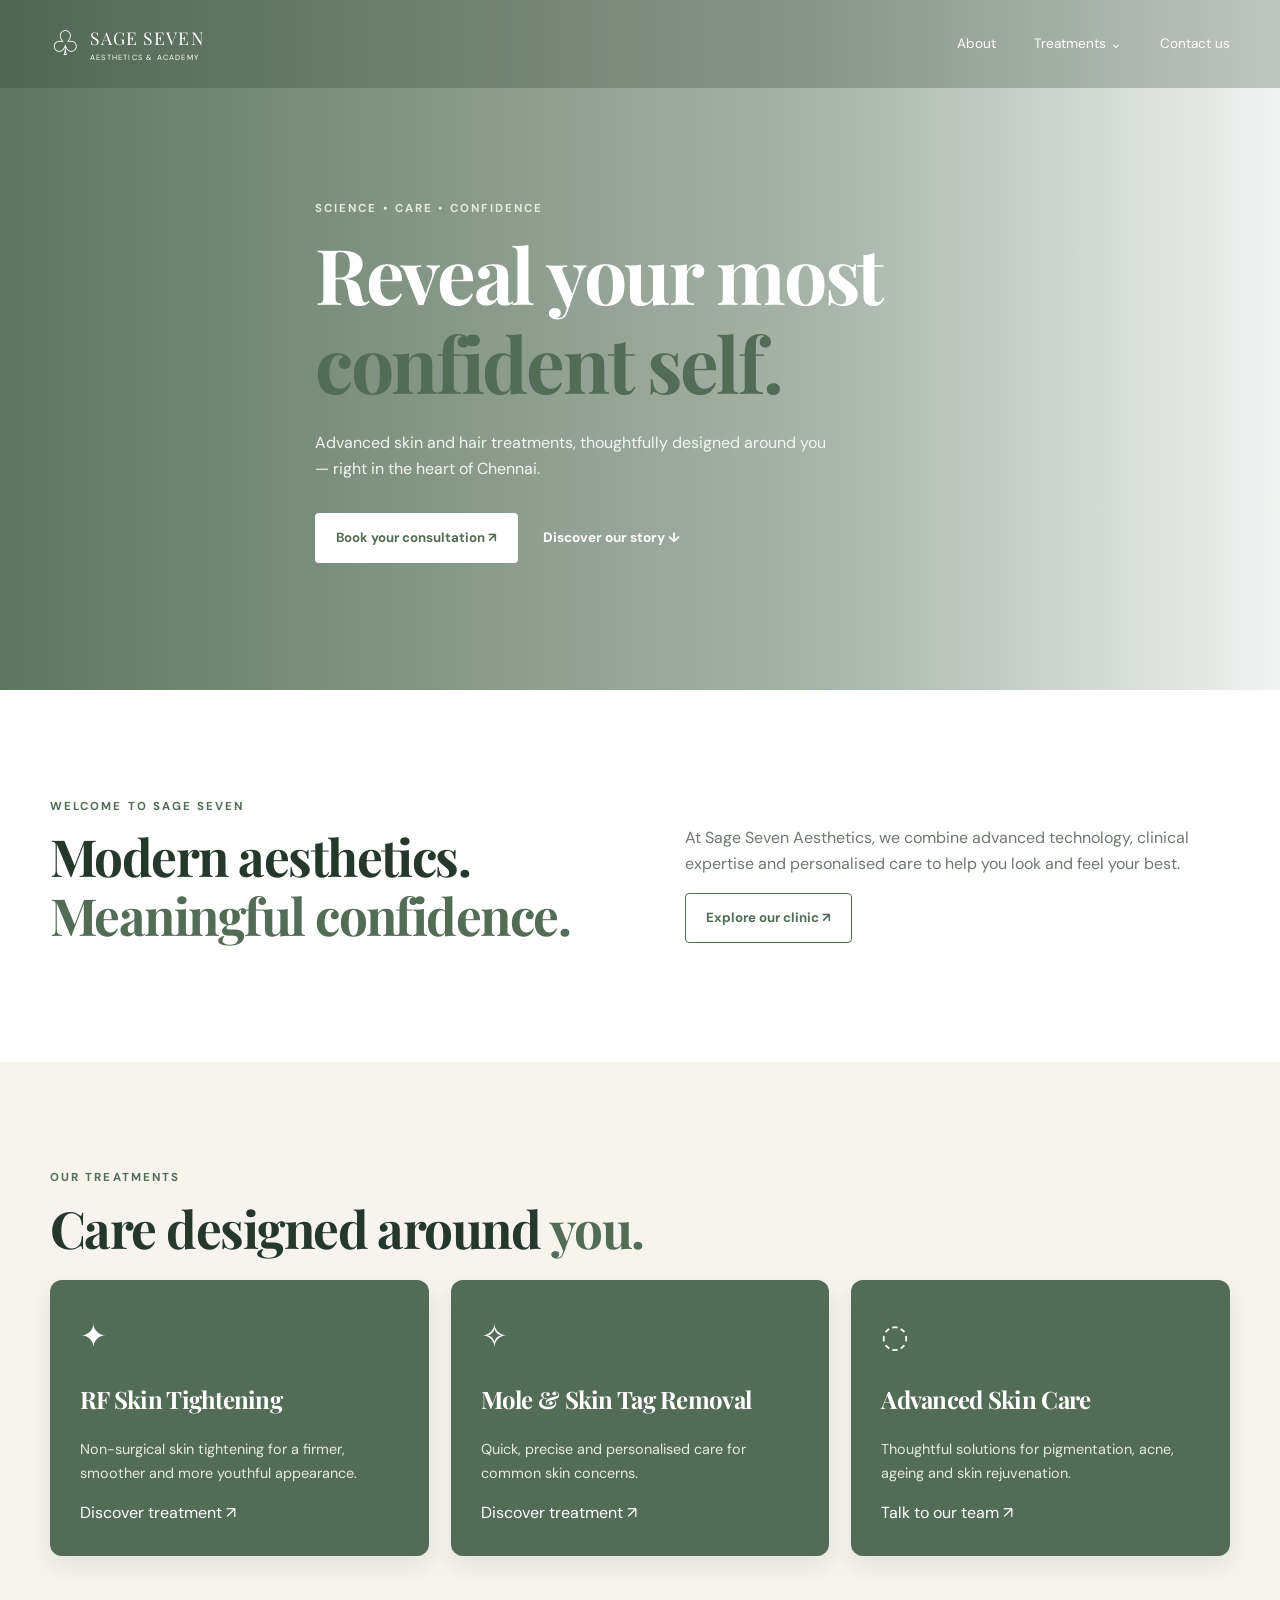
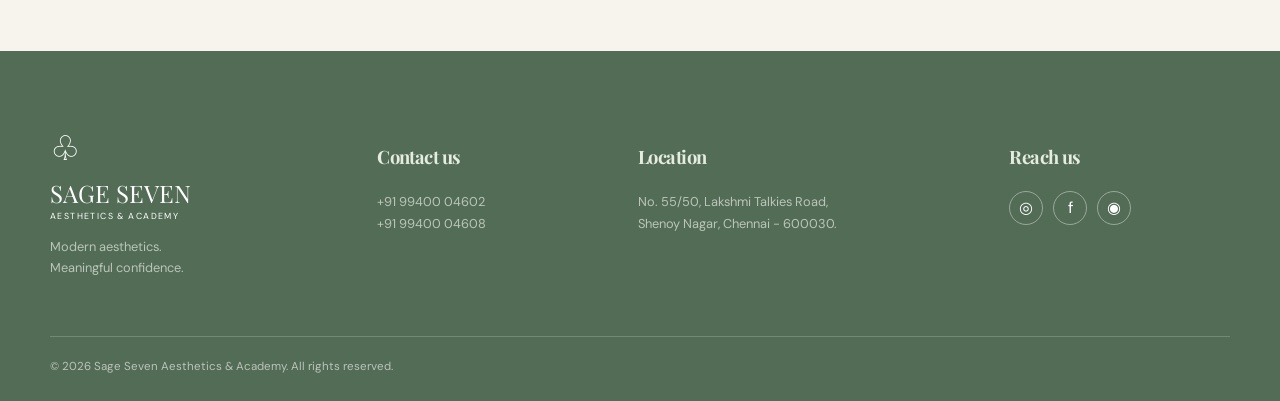
==== index.html @ 8bcef2a5 "first commit" ====
<!doctype html>
<html lang="en"><head><meta charset="utf-8"><meta name="viewport" content="width=device-width,initial-scale=1">
<title>Home | Sage Seven Aesthetics</title><link rel="stylesheet" href="style.css">
<link href="https://unpkg.com/aos@2.3.4/dist/aos.css" rel="stylesheet"></head><body>

<header class="site-header">
  <div class="container nav-wrap">
    <a class="brand" href="index.html" aria-label="Sage Seven home">
      <span class="brand-symbol">♧</span>
      <span><strong>SAGE SEVEN</strong><small>AESTHETICS &amp; ACADEMY</small></span>
    </a>
    <button class="menu-toggle" aria-label="Open menu">☰</button>
    <nav class="main-nav">
      <a href="about.html">About</a>
      <div class="dropdown">
        <button class="dropdown-toggle">Treatments <span>⌄</span></button>
        <div class="dropdown-menu">
          <a href="rf-skin-tightening.html">RF Skin Tightening</a>
          <a href="mole-skin-tag-removal.html">Mole &amp; Skin Tag Removal</a>
        </div>
      </div>
      <a href="contact.html">Contact us</a>
    </nav>
  </div>
</header>

<main>
<section class="hero"><div class="container hero-content" data-aos="fade-up"><p class="eyebrow">SCIENCE • CARE • CONFIDENCE</p><h1>Reveal your most<br><em>confident self.</em></h1><p class="hero-copy">Advanced skin and hair treatments, thoughtfully designed around you — right in the heart of Chennai.</p><div class="hero-actions"><a class="btn btn-light" href="contact.html">Book your consultation ↗</a><a class="text-link" href="about.html">Discover our story ↓</a></div></div></section>
<section class="section"><div class="container split"><div data-aos="fade-right"><p class="eyebrow">WELCOME TO SAGE SEVEN</p><h2>Modern aesthetics.<br><em>Meaningful confidence.</em></h2></div><div data-aos="fade-left"><p class="muted">At Sage Seven Aesthetics, we combine advanced technology, clinical expertise and personalised care to help you look and feel your best.</p><a class="btn btn-outline" href="about.html">Explore our clinic ↗</a></div></div></section>
<section class="section pale"><div class="container" data-aos="fade-up"><p class="eyebrow">OUR TREATMENTS</p><h2>Care designed around <em>you.</em></h2><div class="cards"><article class="card"><div class="icon">✦</div><h3>RF Skin Tightening</h3><p>Non-surgical skin tightening for a firmer, smoother and more youthful appearance.</p><a href="rf-skin-tightening.html">Discover treatment ↗</a></article><article class="card"><div class="icon">✧</div><h3>Mole &amp; Skin Tag Removal</h3><p>Quick, precise and personalised care for common skin concerns.</p><a href="mole-skin-tag-removal.html">Discover treatment ↗</a></article><article class="card"><div class="icon">◌</div><h3>Advanced Skin Care</h3><p>Thoughtful solutions for pigmentation, acne, ageing and skin rejuvenation.</p><a href="contact.html">Talk to our team ↗</a></article></div></div></section>
</main>

<footer class="site-footer">
  <div class="container footer-grid">
    <div class="footer-brand">
      <div class="brand-symbol">♧</div>
      <strong>SAGE SEVEN</strong>
      <small>AESTHETICS &amp; ACADEMY</small>
      <p>Modern aesthetics.<br>Meaningful confidence.</p>
    </div>
    <div><h4>Contact us</h4><p>+91 99400 04602<br>+91 99400 04608</p></div>
    <div><h4>Location</h4><p>No. 55/50, Lakshmi Talkies Road,<br>Shenoy Nagar, Chennai - 600030.</p></div>
    <div><h4>Reach us</h4><div class="socials"><a href="#">◎</a><a href="#">f</a><a href="#">◉</a></div></div>
  </div>
  <div class="container copyright">© 2026 Sage Seven Aesthetics &amp; Academy. All rights reserved.</div>
</footer>

<script src="https://unpkg.com/aos@2.3.4/dist/aos.js"></script><script>AOS.init({once:true,offset:80,duration:850});</script><script src="script.js"></script>
</body></html>
---- style.css ----
@import url('https://fonts.googleapis.com/css2?family=DM+Sans:wght@400;500;600;700&family=Playfair+Display:wght@500;600;700&display=swap');

:root{--green:#536c56;--sage:#a4b49b;--soft:#f6f4ed;--ink:#26382c;--muted:#6f786f;--white:#fff;--line:rgba(83,108,86,.25)}
*{box-sizing:border-box}html{scroll-behavior:smooth}body{margin:0;color:var(--ink);font-family:"DM Sans",sans-serif;line-height:1.65;background:#fff}a{text-decoration:none;color:inherit}img{width:100%;display:block}.container{width:min(1180px,calc(100% - 44px));margin:auto}.section{padding:95px 0}h1,h2,h3,h4{font-family:"Playfair Display",serif;line-height:1.15;letter-spacing:-.03em}h1{font-size:clamp(2.7rem,6vw,5.7rem);margin:0 0 24px}h2{font-size:clamp(2rem,4vw,3.8rem);margin:0 0 22px}h3{font-size:1.5rem}.eyebrow{font-size:.72rem;letter-spacing:.18em;font-weight:700;color:var(--green)}.muted{color:var(--muted)}em{font-style:normal;color:var(--green)}.btn{display:inline-flex;gap:14px;padding:13px 20px;border-radius:4px;font-weight:700;font-size:.83rem;border:1px solid transparent;transition:.3s}.btn-primary{background:var(--green);color:#fff}.btn-primary:hover{background:var(--ink);transform:translateY(-3px)}.btn-light{background:#fff;color:var(--green)}.btn-outline{border-color:var(--green);color:var(--green)}.btn-outline:hover{background:var(--green);color:#fff}

.site-header{position:absolute;top:0;left:0;right:0;z-index:20;color:#fff;background:rgba(42,61,47,.25)}.nav-wrap{min-height:88px;display:flex;align-items:center;justify-content:space-between}.brand{display:flex;align-items:center;gap:10px;line-height:1}.brand-symbol{font-size:2.1rem}.brand strong,.brand small{display:block}.brand strong{font:1.1rem "Playfair Display",serif;letter-spacing:.06em}.brand small{font-size:.47rem;letter-spacing:.16em;margin-top:5px}.main-nav{display:flex;align-items:center;gap:38px;font-size:.85rem}.main-nav a,.dropdown-toggle{color:inherit}.dropdown{position:relative}.dropdown-toggle{background:none;border:0;font:inherit;cursor:pointer;color:inherit;padding:20px 0}.dropdown-menu{display:none;position:absolute;top:55px;left:50%;transform:translateX(-50%);width:285px;background:var(--green);padding:10px 22px;box-shadow:0 20px 40px #0002}.dropdown:hover .dropdown-menu,.dropdown:focus-within .dropdown-menu{display:block}.dropdown-menu a{display:block;padding:13px 0;border-bottom:1px solid #ffffff30}.dropdown-menu a:last-child{border:0}.menu-toggle{display:none;background:none;border:0;color:#fff;font-size:1.5rem}

.hero{min-height:690px;display:flex;align-items:center;position:relative;isolation:isolate;background:url("https://images.unsplash.com/photo-1570172619644-dfd03ed5d881?auto=format&fit=crop&w=2200&q=85") center/cover}.hero:before{content:"";position:absolute;inset:0;background:linear-gradient(90deg,#536c56ee,#536c5680 65%,#536c5615);z-index:-1}.hero-content{color:#fff;max-width:650px;padding-top:60px}.hero-content .eyebrow{color:#e4ebdf}.hero-copy{max-width:520px;color:#f3f6f0}.hero-actions{display:flex;gap:25px;align-items:center;margin-top:30px}.text-link{font-size:.85rem;font-weight:700}

.page-hero{padding:175px 0 95px;background:linear-gradient(110deg,var(--sage),#dce3d6);position:relative;overflow:hidden}.page-hero:after{content:"";position:absolute;width:420px;height:420px;border-radius:50%;background:#ffffff28;right:-120px;top:-180px}.page-hero h1{max-width:800px}.page-hero p{max-width:650px}.split{display:grid;grid-template-columns:1fr 1fr;gap:90px;align-items:center}.rounded{border-radius:12px;overflow:hidden;box-shadow:10px 10px 0 #dfe5da}.cards{display:grid;grid-template-columns:repeat(3,1fr);gap:22px}.card{padding:30px;background:var(--green);color:#fff;border-radius:12px;box-shadow:0 10px 25px #26382c18}.card p{color:#e4ebdf;font-size:.9rem}.icon{font-size:2rem}.pale{background:var(--soft)}.checklist{display:grid;gap:10px;padding:0;list-style:none;color:var(--muted)}.checklist li:before{content:"✓";color:var(--green);font-weight:700;margin-right:12px}.treatment-hero{padding:155px 0 85px;background:linear-gradient(120deg,var(--sage),#e8ece3)}.treatment-hero .split{gap:55px}.treatment-hero img{max-height:430px;object-fit:cover;border-radius:12px;box-shadow:12px 12px 0 #dce4d7}.feature-grid{display:grid;grid-template-columns:repeat(4,1fr);gap:15px}.feature{padding:20px;border:1px solid var(--line);border-radius:8px;text-align:center;background:#fff}.band{background:var(--sage);padding:35px 0}.band-inner{display:flex;align-items:center;justify-content:space-between;gap:25px}.contact-grid{display:grid;grid-template-columns:1fr 1fr;gap:80px;align-items:start}.contact-list{display:grid;gap:25px;margin-top:30px}.contact-item{display:flex;gap:18px}.contact-item .symbol{font-size:1.5rem;color:var(--green)}.contact-form{background:#fff;padding:32px;border:1px solid var(--line);border-radius:12px;box-shadow:0 12px 30px #26382c18;display:grid;gap:18px}.contact-form label{font-size:.78rem;color:var(--green);font-weight:700}.contact-form input,.contact-form select,.contact-form textarea{display:block;width:100%;border:0;border-bottom:1px solid var(--line);padding:12px 0;background:transparent;font:inherit;outline:0}.contact-form button{justify-self:start}.form-message{font-size:.8rem;color:var(--green)}

.site-footer{background:var(--green);color:#fff;padding:70px 0 25px}.footer-grid{display:grid;grid-template-columns:1.3fr 1fr 1.5fr 1fr;gap:40px}.footer-brand strong,.footer-brand small{display:block}.footer-brand strong{font:1.5rem "Playfair Display",serif}.footer-brand small{font-size:.55rem;letter-spacing:.16em}.footer-brand p,.site-footer p{color:#e2e9dfb8;font-size:.8rem}.site-footer h4{color:#e5ece0;font-size:1.15rem}.socials{display:flex;gap:10px}.socials a{width:34px;height:34px;border:1px solid #ffffff66;border-radius:50%;display:grid;place-items:center}.copyright{border-top:1px solid #ffffff30;margin-top:45px;padding-top:20px;color:#ffffff99;font-size:.72rem}

@media(max-width:850px){.main-nav{display:none;position:absolute;top:78px;left:22px;right:22px;background:var(--green);padding:20px;flex-direction:column;align-items:stretch;gap:12px}.main-nav.open{display:flex}.menu-toggle{display:block}.dropdown-menu{position:static;transform:none;width:auto;box-shadow:none;padding:0 15px;background:#49614d}.dropdown:hover .dropdown-menu{display:none}.dropdown.open .dropdown-menu{display:block}.split,.contact-grid{grid-template-columns:1fr;gap:40px}.cards{grid-template-columns:1fr}.feature-grid{grid-template-columns:1fr 1fr}.footer-grid{grid-template-columns:1fr 1fr}.band-inner{align-items:flex-start;flex-direction:column}}
@media(max-width:520px){.container{width:calc(100% - 30px)}.section{padding:65px 0}.hero{min-height:650px}.hero-actions{align-items:flex-start;flex-direction:column}.feature-grid,.footer-grid{grid-template-columns:1fr}.page-hero{padding-top:140px}}
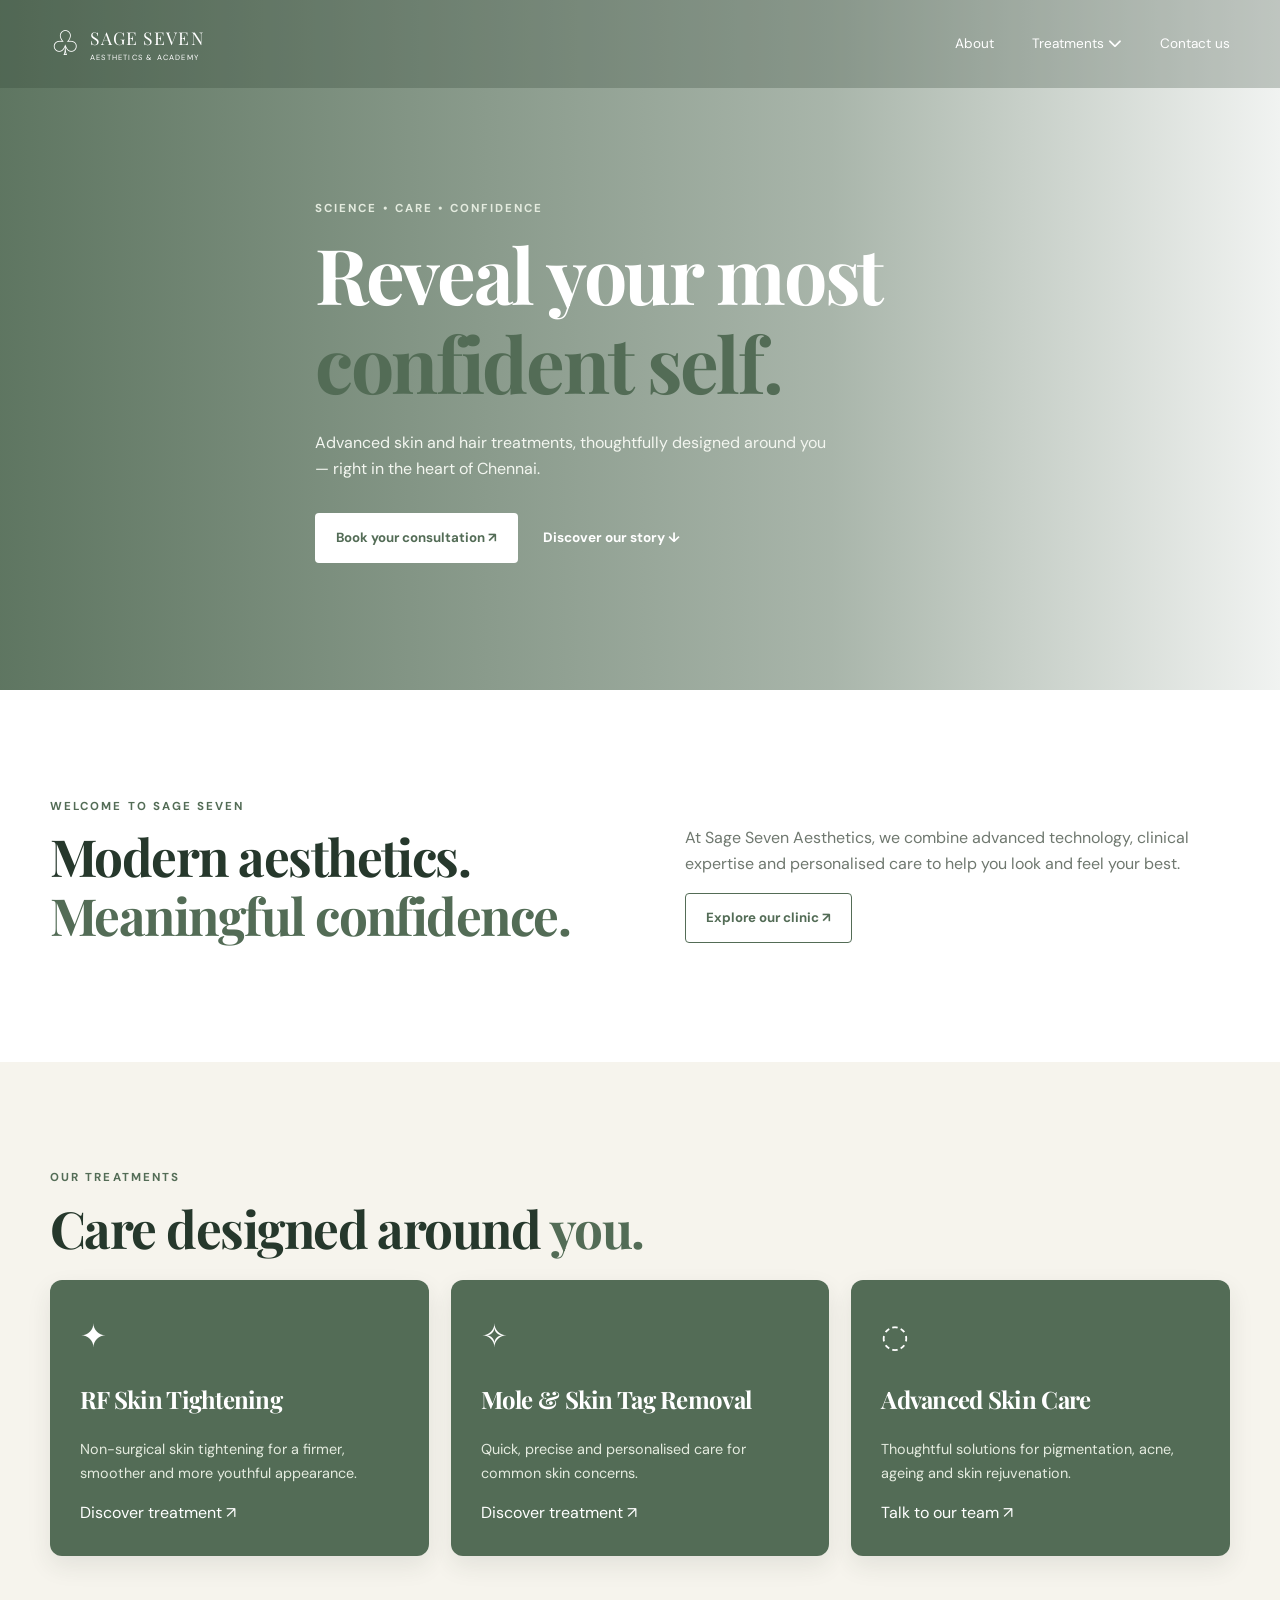
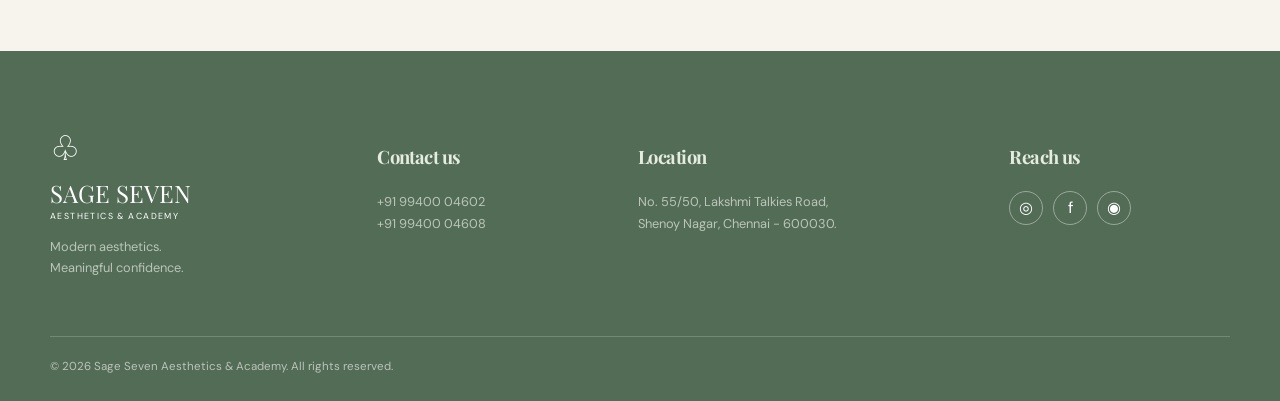
==== commit 23c5b24f: "update" ====
--- a/index.html
+++ b/index.html
@@ -2,7 +2,7 @@
 <html lang="en"><head><meta charset="utf-8"><meta name="viewport" content="width=device-width,initial-scale=1">
 <title>Home | Sage Seven Aesthetics</title><link rel="stylesheet" href="style.css">
 <link href="https://unpkg.com/aos@2.3.4/dist/aos.css" rel="stylesheet"></head><body>
-
+<link rel="stylesheet" href="https://cdnjs.cloudflare.com/ajax/libs/font-awesome/6.5.1/css/all.min.css">
 <header class="site-header">
   <div class="container nav-wrap">
     <a class="brand" href="index.html" aria-label="Sage Seven home">
@@ -13,10 +13,10 @@
     <nav class="main-nav">
       <a href="about.html">About</a>
       <div class="dropdown">
-        <button class="dropdown-toggle">Treatments <span>⌄</span></button>
+        <button class="dropdown-toggle">Treatments <span><i class="fa-solid fa-chevron-down"></i></span></button>
         <div class="dropdown-menu">
+         <a href="mole-skin-tag-removal-v1.html">Mole &amp; Skin Tag Removal</a>
           <a href="rf-skin-tightening.html">RF Skin Tightening</a>
-          <a href="mole-skin-tag-removal.html">Mole &amp; Skin Tag Removal</a>
         </div>
       </div>
       <a href="contact.html">Contact us</a>
@@ -27,7 +27,7 @@
 <main>
 <section class="hero"><div class="container hero-content" data-aos="fade-up"><p class="eyebrow">SCIENCE • CARE • CONFIDENCE</p><h1>Reveal your most<br><em>confident self.</em></h1><p class="hero-copy">Advanced skin and hair treatments, thoughtfully designed around you — right in the heart of Chennai.</p><div class="hero-actions"><a class="btn btn-light" href="contact.html">Book your consultation ↗</a><a class="text-link" href="about.html">Discover our story ↓</a></div></div></section>
 <section class="section"><div class="container split"><div data-aos="fade-right"><p class="eyebrow">WELCOME TO SAGE SEVEN</p><h2>Modern aesthetics.<br><em>Meaningful confidence.</em></h2></div><div data-aos="fade-left"><p class="muted">At Sage Seven Aesthetics, we combine advanced technology, clinical expertise and personalised care to help you look and feel your best.</p><a class="btn btn-outline" href="about.html">Explore our clinic ↗</a></div></div></section>
-<section class="section pale"><div class="container" data-aos="fade-up"><p class="eyebrow">OUR TREATMENTS</p><h2>Care designed around <em>you.</em></h2><div class="cards"><article class="card"><div class="icon">✦</div><h3>RF Skin Tightening</h3><p>Non-surgical skin tightening for a firmer, smoother and more youthful appearance.</p><a href="rf-skin-tightening.html">Discover treatment ↗</a></article><article class="card"><div class="icon">✧</div><h3>Mole &amp; Skin Tag Removal</h3><p>Quick, precise and personalised care for common skin concerns.</p><a href="mole-skin-tag-removal.html">Discover treatment ↗</a></article><article class="card"><div class="icon">◌</div><h3>Advanced Skin Care</h3><p>Thoughtful solutions for pigmentation, acne, ageing and skin rejuvenation.</p><a href="contact.html">Talk to our team ↗</a></article></div></div></section>
+<section class="section pale"><div class="container" data-aos="fade-up"><p class="eyebrow">OUR TREATMENTS</p><h2>Care designed around <em>you.</em></h2><div class="cards"><article class="card"><div class="icon">✦</div><h3>RF Skin Tightening</h3><p>Non-surgical skin tightening for a firmer, smoother and more youthful appearance.</p><a href="rf-skin-tightening.html">Discover treatment ↗</a></article><article class="card"><div class="icon">✧</div><h3>Mole &amp; Skin Tag Removal</h3><p>Quick, precise and personalised care for common skin concerns.</p><a href="mole-skin-tag-removal-v1.html">Discover treatment ↗</a></article><article class="card"><div class="icon">◌</div><h3>Advanced Skin Care</h3><p>Thoughtful solutions for pigmentation, acne, ageing and skin rejuvenation.</p><a href="contact.html">Talk to our team ↗</a></article></div></div></section>
 </main>
 
 <footer class="site-footer">
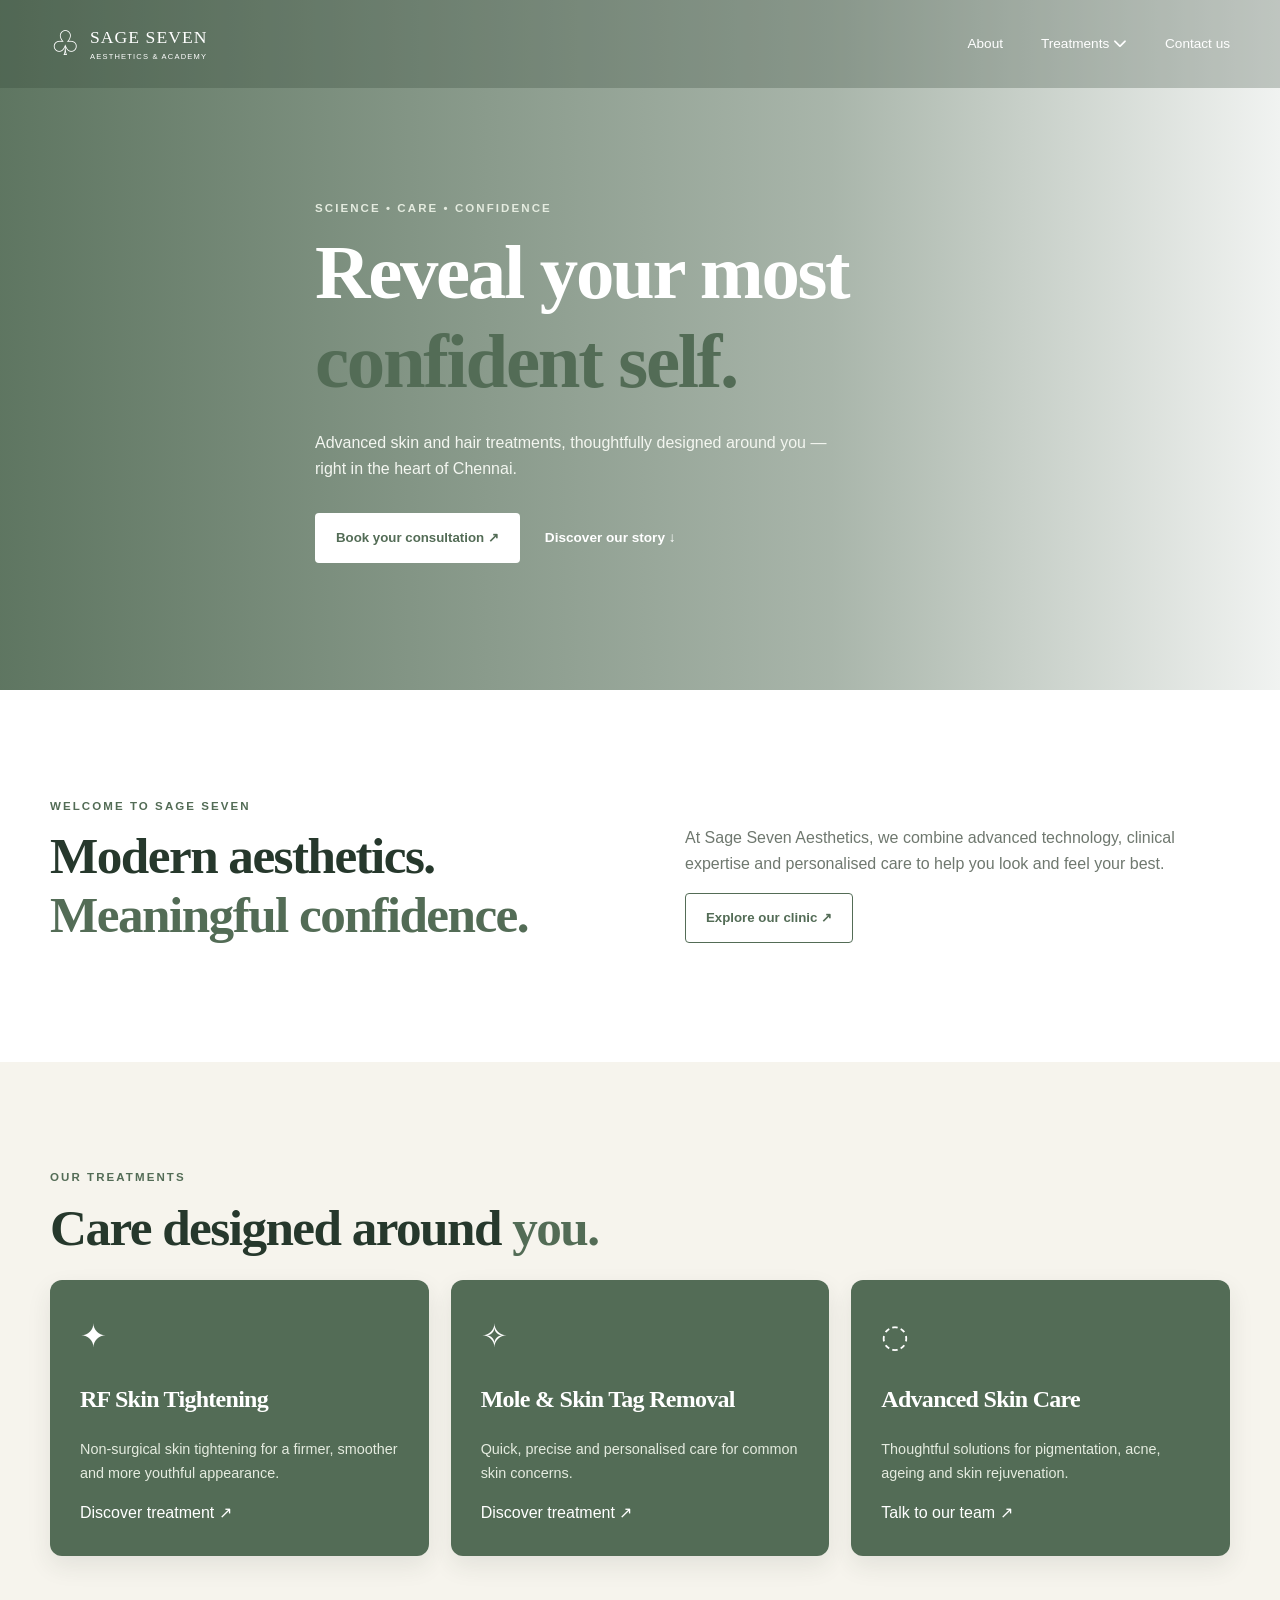
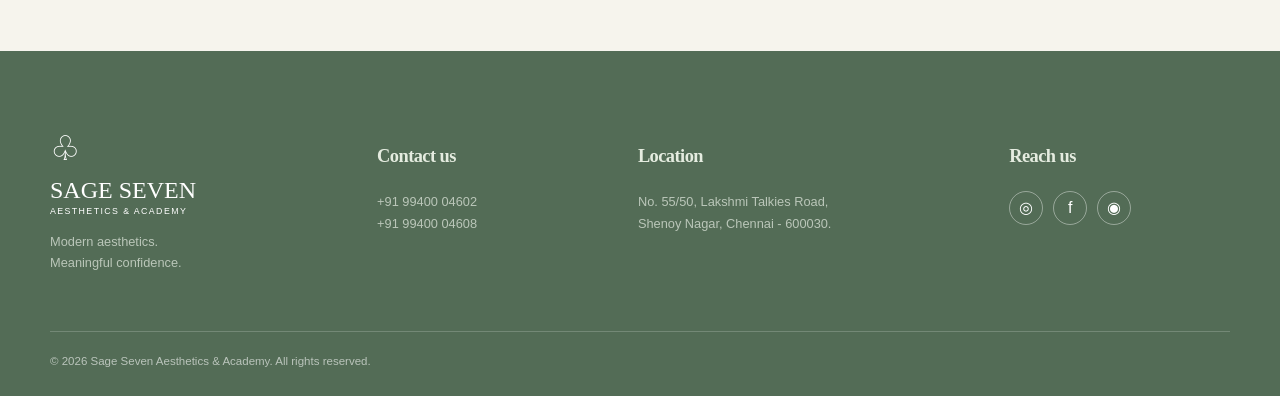
==== commit c1ac110f: "style i1" ====
--- a/index.html
+++ b/index.html
@@ -3,6 +3,12 @@
 <title>Home | Sage Seven Aesthetics</title><link rel="stylesheet" href="style.css">
 <link href="https://unpkg.com/aos@2.3.4/dist/aos.css" rel="stylesheet"></head><body>
 <link rel="stylesheet" href="https://cdnjs.cloudflare.com/ajax/libs/font-awesome/6.5.1/css/all.min.css">
+<style>
+  html,
+body {
+  overflow-x: hidden;
+}
+</style>
 <header class="site-header">
   <div class="container nav-wrap">
     <a class="brand" href="index.html" aria-label="Sage Seven home">
--- a/style.css
+++ b/style.css
@@ -1,4 +1,7 @@
-
+  html,
+body {
+  overflow-x: hidden;
+}
 @import url('https://fonts.googleapis.com/css2?family=DM+Sans:wght@400;500;600;700&family=Playfair+Display:wght@500;600;700&display=swap');
 
 :root{--green:#536c56;--sage:#a4b49b;--soft:#f6f4ed;--ink:#26382c;--muted:#6f786f;--white:#fff;--line:rgba(83,108,86,.25)}
